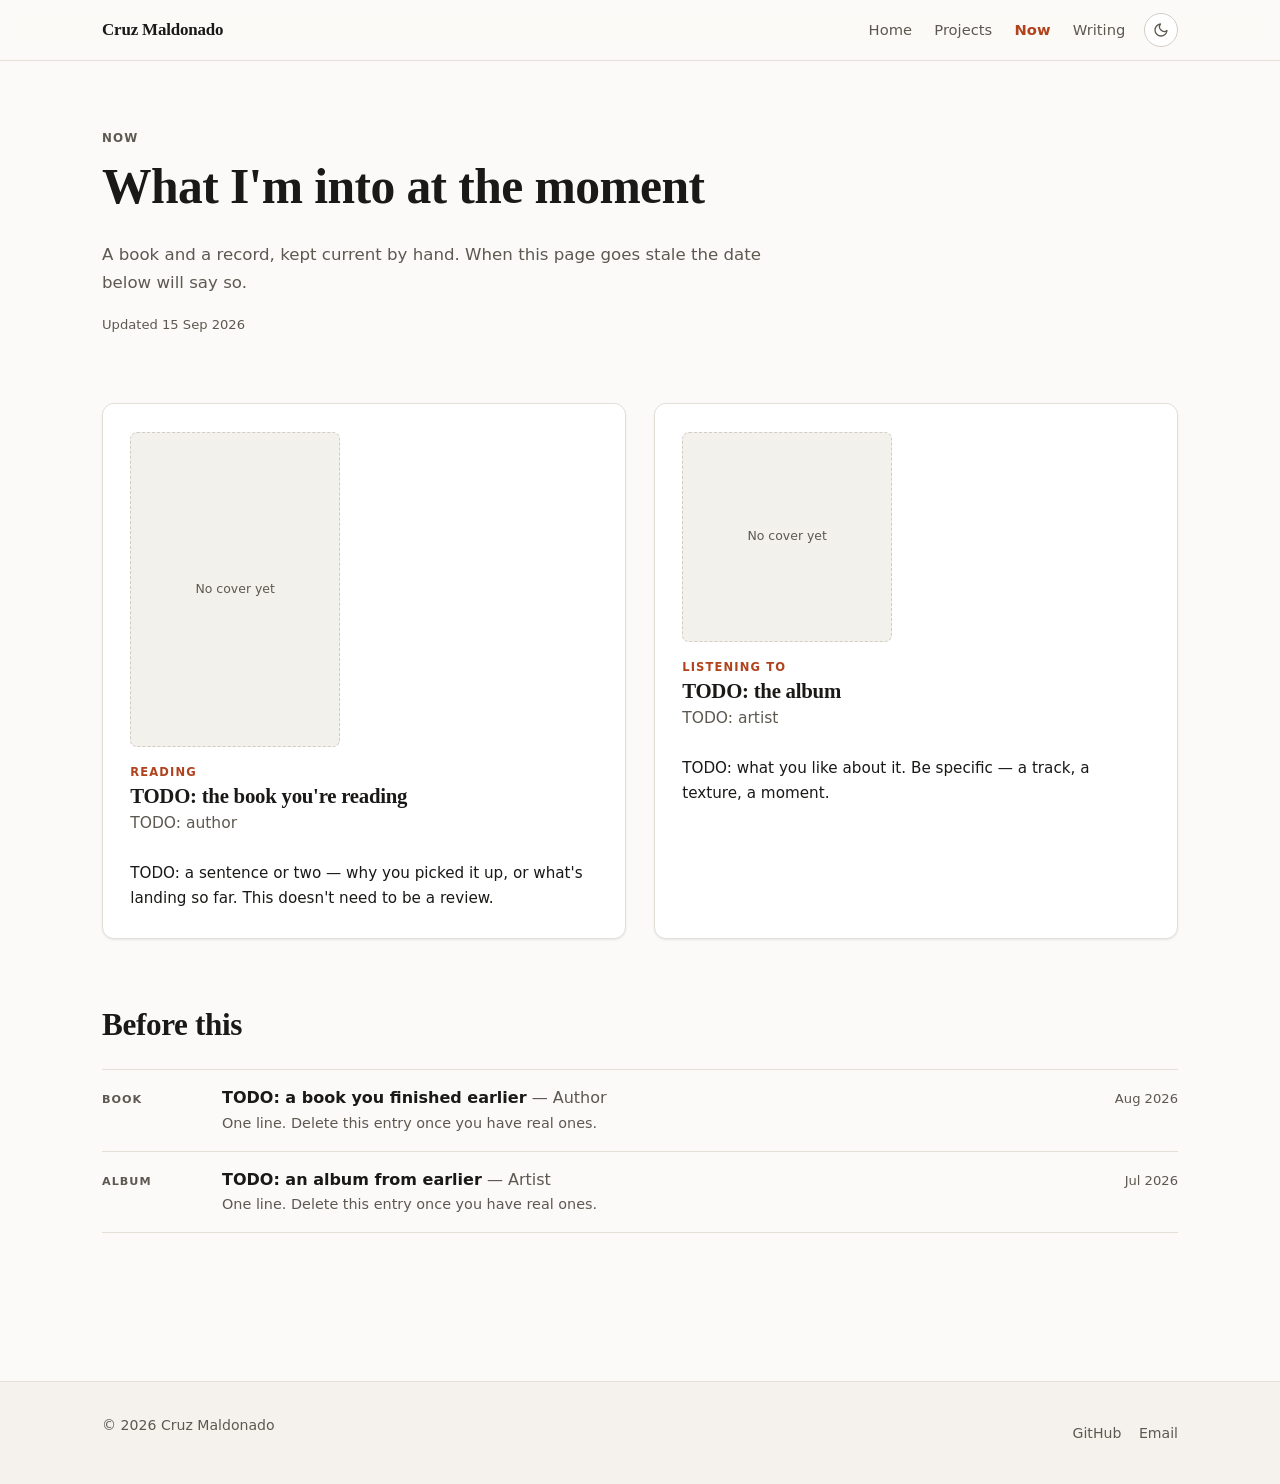
==== now.html @ 704ad720 "Add personal site: projects, now, and writing Static HTML/CSS/vanilla JS with no build step, intende" ====
<!DOCTYPE html>
<html lang="en">
<head>
<meta charset="utf-8">
<meta name="viewport" content="width=device-width, initial-scale=1">
<title>Now — Cruz Maldonado</title>
<meta name="description" content="What I am reading and listening to at the moment, plus the archive.">
<link rel="icon" href="data:image/svg+xml,<svg xmlns='http://www.w3.org/2000/svg' viewBox='0 0 100 100'><text y='.9em' font-size='90'>&#9672;</text></svg>">
<script>
  // Applies a stored theme choice before first paint, so there is no flash.
  try {
    var t = localStorage.getItem('cm-theme');
    if (t) document.documentElement.setAttribute('data-theme', t);
  } catch (e) {}
</script>
<link rel="stylesheet" href="css/style.css">
</head>
<body>

<a class="skip-link" href="#main">Skip to content</a>

<header class="site-header">
  <div class="wrap">
    <a class="brand" href="index.html" data-profile-name>Cruz Maldonado</a>
    <nav class="site-nav" aria-label="Primary">
      <a href="index.html">Home</a>
      <a href="projects.html">Projects</a>
      <a href="now.html">Now</a>
      <a href="writing.html">Writing</a>
      <button class="theme-toggle" type="button" aria-label="Switch theme">
        <svg class="icon-moon" viewBox="0 0 24 24" fill="none" stroke="currentColor" stroke-width="2"
             stroke-linecap="round" stroke-linejoin="round" aria-hidden="true">
          <path d="M21 12.79A9 9 0 1 1 11.21 3 7 7 0 0 0 21 12.79z"></path>
        </svg>
        <svg class="icon-sun" viewBox="0 0 24 24" fill="none" stroke="currentColor" stroke-width="2"
             stroke-linecap="round" stroke-linejoin="round" aria-hidden="true">
          <circle cx="12" cy="12" r="4"></circle>
          <path d="M12 2v2M12 20v2M4.93 4.93l1.41 1.41M17.66 17.66l1.41 1.41M2 12h2M20 12h2M6.34 17.66l-1.41 1.41M19.07 4.93l-1.41 1.41"></path>
        </svg>
      </button>
    </nav>
  </div>
</header>

<main id="main">

  <section class="section">
    <div class="wrap">
      <p class="eyebrow">Now</p>
      <h1>What I'm into at the moment</h1>
      <p class="hero-blurb">A book and a record, kept current by hand. When this page goes
        stale the date below will say so.</p>
      <p class="updated" data-now-updated></p>
    </div>
  </section>

  <section class="section">
    <div class="wrap">
      <h2 class="visually-hidden">Currently reading and listening</h2>
      <div class="now-grid" data-now></div>
    </div>
  </section>

  <section class="section">
    <div class="wrap">
      <div class="section-head">
        <h2>Before this</h2>
      </div>
      <ul class="archive-list" data-archive></ul>
    </div>
  </section>
</main>

<footer class="site-footer">
  <div class="wrap">
    <p>&copy; <span data-year></span> <span data-profile-name>Cruz Maldonado</span></p>
    <ul>
      <li><a data-link="github" rel="noopener">GitHub</a></li>
      <li><a data-link="email">Email</a></li>
      <li><a data-link="linkedin" rel="noopener">LinkedIn</a></li>
    </ul>
  </div>
</footer>

<script src="js/site.js"></script>
<script src="js/render.js"></script>
<script>
Site.page((data) => {
  Render.now(document.querySelector('[data-now]'), data);
  Render.archive(document.querySelector('[data-archive]'), data.archive);
});
</script>
</body>
</html>
---- css/style.css ----
/* =========================================================================
   Personal site — cruzader101.github.io
   Tokens first, then layout, then components. Light and dark are both
   defined on :root so the toggle can win in either direction.
   ========================================================================= */

:root {
  color-scheme: light;

  --bg:          #fbfaf8;
  --bg-tint:     #f5f2ed;
  --surface:     #ffffff;
  --surface-2:   #f3f1ec;
  --text:        #1a1917;
  --text-muted:  #5d5951;
  --border:      #e4e0d8;
  --border-firm: #d2cdc3;
  --accent:      #b0431e;
  --accent-text: #ffffff;
  --accent-soft: #fbeee7;

  --shadow-sm: 0 1px 2px rgb(26 25 23 / 0.05), 0 1px 3px rgb(26 25 23 / 0.04);
  --shadow-md: 0 4px 6px -1px rgb(26 25 23 / 0.07), 0 12px 20px -8px rgb(26 25 23 / 0.10);

  --font-sans: ui-sans-serif, system-ui, -apple-system, "Segoe UI", Roboto,
               "Helvetica Neue", Arial, sans-serif;
  --font-serif: "Iowan Old Style", "Palatino Linotype", Palatino, Georgia,
                ui-serif, serif;
  --font-mono: ui-monospace, "Cascadia Mono", "SF Mono", Menlo, Consolas, monospace;

  --measure: 66ch;
  --page: 1140px;
  --radius: 12px;
  --radius-sm: 7px;
  --pad: clamp(1.15rem, 4vw, 2rem);
}

/* Dark, when the OS asks for it and the reader has not overridden. */
@media (prefers-color-scheme: dark) {
  :root:not([data-theme="light"]) {
    color-scheme: dark;

    --bg:          #121211;
    --bg-tint:     #191917;
    --surface:     #1c1c1a;
    --surface-2:   #242421;
    --text:        #f0ede8;
    --text-muted:  #a9a399;
    --border:      #302f2b;
    --border-firm: #403e39;
    --accent:      #f08a58;
    --accent-text: #1a1209;
    --accent-soft: #2b1d14;

    --shadow-sm: 0 1px 2px rgb(0 0 0 / 0.4);
    --shadow-md: 0 4px 6px -1px rgb(0 0 0 / 0.45), 0 12px 24px -8px rgb(0 0 0 / 0.5);
  }
}

/* Dark, when the reader explicitly chose it, whatever the OS says. */
:root[data-theme="dark"] {
  color-scheme: dark;

  --bg:          #121211;
  --bg-tint:     #191917;
  --surface:     #1c1c1a;
  --surface-2:   #242421;
  --text:        #f0ede8;
  --text-muted:  #a9a399;
  --border:      #302f2b;
  --border-firm: #403e39;
  --accent:      #f08a58;
  --accent-text: #1a1209;
  --accent-soft: #2b1d14;

  --shadow-sm: 0 1px 2px rgb(0 0 0 / 0.4);
  --shadow-md: 0 4px 6px -1px rgb(0 0 0 / 0.45), 0 12px 24px -8px rgb(0 0 0 / 0.5);
}

/* ---------------------------------------------------------------- reset -- */

*, *::before, *::after { box-sizing: border-box; }

html { -webkit-text-size-adjust: 100%; scroll-behavior: smooth; }

body {
  margin: 0;
  background: var(--bg);
  color: var(--text);
  font-family: var(--font-sans);
  font-size: 1rem;
  line-height: 1.65;
  -webkit-font-smoothing: antialiased;
  display: flex;
  flex-direction: column;
  min-height: 100vh;
}

img { max-width: 100%; display: block; }

h1, h2, h3, h4 {
  font-family: var(--font-serif);
  font-weight: 600;
  line-height: 1.18;
  letter-spacing: -0.012em;
  margin: 0 0 0.5em;
  text-wrap: balance;
}

h1 { font-size: clamp(2rem, 5.5vw, 3.1rem); }
h2 { font-size: clamp(1.45rem, 3vw, 1.95rem); }
h3 { font-size: 1.16rem; }

p { margin: 0 0 1.05em; }
p:last-child { margin-bottom: 0; }

a { color: var(--accent); text-decoration-thickness: 1px; text-underline-offset: 2px; }
a:hover { text-decoration-thickness: 2px; }

:focus-visible {
  outline: 2px solid var(--accent);
  outline-offset: 3px;
  border-radius: 3px;
}

code, pre, kbd { font-family: var(--font-mono); font-size: 0.9em; }

/* --------------------------------------------------------------- layout -- */

.wrap {
  width: 100%;
  max-width: var(--page);
  margin-inline: auto;
  padding-inline: var(--pad);
}

main { flex: 1 0 auto; }

.section { padding-block: clamp(2.5rem, 6vw, 4.25rem); }
.section + .section { padding-top: 0; }

.section-head {
  display: flex;
  align-items: baseline;
  justify-content: space-between;
  gap: 1rem;
  flex-wrap: wrap;
  margin-bottom: 1.6rem;
}
.section-head h2 { margin: 0; }

.eyebrow {
  font-family: var(--font-sans);
  font-size: 0.74rem;
  font-weight: 650;
  letter-spacing: 0.1em;
  text-transform: uppercase;
  color: var(--text-muted);
  margin: 0 0 0.6rem;
}

.skip-link {
  position: absolute;
  left: -9999px;
  top: 0;
  background: var(--accent);
  color: var(--accent-text);
  padding: 0.7rem 1.1rem;
  z-index: 100;
  border-radius: 0 0 var(--radius-sm) 0;
  font-weight: 600;
}
.skip-link:focus { left: 0; }

/* --------------------------------------------------------------- header -- */

.site-header {
  position: sticky;
  top: 0;
  z-index: 50;
  background: color-mix(in srgb, var(--bg) 88%, transparent);
  backdrop-filter: saturate(1.6) blur(9px);
  border-bottom: 1px solid var(--border);
}

.site-header .wrap {
  display: flex;
  align-items: center;
  gap: 1rem;
  min-height: 60px;
}

.brand {
  font-family: var(--font-serif);
  font-size: 1.06rem;
  font-weight: 600;
  color: var(--text);
  text-decoration: none;
  letter-spacing: -0.01em;
  white-space: nowrap;
}
.brand:hover { color: var(--accent); }

.site-nav {
  margin-left: auto;
  display: flex;
  align-items: center;
  gap: 0.15rem;
  flex-wrap: wrap;
}

.site-nav a {
  color: var(--text-muted);
  text-decoration: none;
  font-size: 0.92rem;
  font-weight: 500;
  padding: 0.4rem 0.62rem;
  border-radius: var(--radius-sm);
  white-space: nowrap;
}
.site-nav a:hover { color: var(--text); background: var(--surface-2); }
.site-nav a[aria-current="page"] { color: var(--accent); font-weight: 650; }

.theme-toggle {
  margin-left: 0.4rem;
  display: grid;
  place-items: center;
  width: 34px;
  height: 34px;
  padding: 0;
  border: 1px solid var(--border-firm);
  border-radius: 50%;
  background: var(--surface);
  color: var(--text-muted);
  cursor: pointer;
  flex: none;
}
.theme-toggle:hover { color: var(--accent); border-color: var(--accent); }
.theme-toggle svg { width: 16px; height: 16px; }
.theme-toggle .icon-sun { display: none; }
:root[data-theme="dark"] .theme-toggle .icon-sun { display: block; }
:root[data-theme="dark"] .theme-toggle .icon-moon { display: none; }
@media (prefers-color-scheme: dark) {
  :root:not([data-theme="light"]) .theme-toggle .icon-sun { display: block; }
  :root:not([data-theme="light"]) .theme-toggle .icon-moon { display: none; }
}

/* Below this width the four nav items plus the brand cannot share a line, so
   give the nav a row of its own instead of letting it wrap raggedly. */
@media (max-width: 560px) {
  .site-header .wrap {
    flex-wrap: wrap;
    min-height: 0;
    padding-block: 0.55rem;
    gap: 0.3rem;
  }
  .brand { flex: 1 0 100%; }
  .site-nav { margin-left: -0.5rem; width: 100%; flex-wrap: nowrap; }
  .site-nav a { padding: 0.35rem 0.5rem; font-size: 0.88rem; }
  .theme-toggle { margin-left: auto; }
}

/* ----------------------------------------------------------------- hero -- */

.hero { padding-block: clamp(2.75rem, 8vw, 5.25rem) clamp(2rem, 5vw, 3rem); }

.hero-inner {
  display: grid;
  gap: clamp(1.5rem, 4vw, 3rem);
  grid-template-columns: minmax(0, 1fr);
  align-items: start;
}

@media (min-width: 820px) {
  .hero-inner { grid-template-columns: minmax(0, 1.55fr) minmax(0, 1fr); }
}

.hero h1 { margin-bottom: 0.35em; }

.hero-tagline {
  font-size: clamp(1.06rem, 2.2vw, 1.28rem);
  color: var(--accent);
  font-weight: 500;
  margin-bottom: 1.1em;
}

.hero-blurb {
  max-width: var(--measure);
  color: var(--text-muted);
  font-size: 1.04rem;
}

.hero-links {
  display: flex;
  flex-wrap: wrap;
  gap: 0.6rem;
  margin-top: 1.5rem;
  padding: 0;
  list-style: none;
}

.btn {
  display: inline-flex;
  align-items: center;
  gap: 0.45rem;
  padding: 0.5rem 0.95rem;
  border: 1px solid var(--border-firm);
  border-radius: 999px;
  background: var(--surface);
  color: var(--text);
  text-decoration: none;
  font-size: 0.9rem;
  font-weight: 550;
  box-shadow: var(--shadow-sm);
}
.btn:hover { border-color: var(--accent); color: var(--accent); }
.btn-primary {
  background: var(--accent);
  border-color: var(--accent);
  color: var(--accent-text);
}
.btn-primary:hover {
  color: var(--accent-text);
  filter: brightness(1.08);
}

/* The small "now" panel beside the hero on the home page. */
.now-peek {
  background: var(--surface);
  border: 1px solid var(--border);
  border-radius: var(--radius);
  padding: 1.15rem 1.25rem;
  box-shadow: var(--shadow-sm);
}
.now-peek h2 {
  font-size: 0.74rem;
  font-family: var(--font-sans);
  letter-spacing: 0.1em;
  text-transform: uppercase;
  color: var(--text-muted);
  margin-bottom: 0.9rem;
}
.now-peek ul { list-style: none; margin: 0; padding: 0; display: grid; gap: 0.85rem; }
.now-peek li { display: flex; gap: 0.7rem; align-items: baseline; }
.now-peek .kind {
  font-size: 0.68rem;
  letter-spacing: 0.09em;
  text-transform: uppercase;
  color: var(--text-muted);
  flex: none;
  width: 3.1rem;
  padding-top: 0.15rem;
}
.now-peek .what { font-weight: 600; display: block; line-height: 1.35; }
.now-peek .who { color: var(--text-muted); font-size: 0.88rem; }
.now-peek .more { margin-top: 1.1rem; font-size: 0.87rem; display: inline-block; }

/* ---------------------------------------------------------------- cards -- */

.cards {
  display: grid;
  grid-template-columns: repeat(auto-fill, minmax(min(100%, 285px), 1fr));
  gap: clamp(1rem, 2.4vw, 1.5rem);
  list-style: none;
  margin: 0;
  padding: 0;
}

.card {
  display: flex;
  flex-direction: column;
  background: var(--surface);
  border: 1px solid var(--border);
  border-radius: var(--radius);
  overflow: hidden;
  box-shadow: var(--shadow-sm);
  transition: transform 160ms ease, box-shadow 160ms ease, border-color 160ms ease;
}
.card:hover {
  transform: translateY(-3px);
  box-shadow: var(--shadow-md);
  border-color: var(--border-firm);
}
.card:focus-within {
  border-color: var(--accent);
  box-shadow: var(--shadow-md);
}

.card-media {
  aspect-ratio: 16 / 9;
  background: var(--surface-2);
  border-bottom: 1px solid var(--border);
  overflow: hidden;
}
.card-media img {
  width: 100%;
  height: 100%;
  object-fit: cover;
  object-position: center top;
}

/* Charts and figures must not be cropped — set "imageFit": "contain" on the
   project and the whole image is shown, letterboxed against the card. */
.card-media.fit-contain { background: var(--surface-2); }
.card-media.fit-contain img {
  object-fit: contain;
  object-position: center;
  padding: 0.5rem;
}

/* Stand-in for a project that has no screenshot yet. Hue comes from the slug. */
.card-media.is-placeholder {
  display: grid;
  place-items: center;
  background-image: linear-gradient(135deg,
    hsl(var(--ph-h) 42% 62%), hsl(calc(var(--ph-h) + 42) 46% 44%));
}
.card-media.is-placeholder::after {
  content: attr(data-monogram);
  font-family: var(--font-serif);
  font-size: clamp(2.2rem, 7vw, 3rem);
  font-weight: 600;
  color: rgb(255 255 255 / 0.92);
  letter-spacing: 0.02em;
  text-shadow: 0 2px 10px rgb(0 0 0 / 0.22);
}

.card-body {
  display: flex;
  flex-direction: column;
  flex: 1;
  padding: 1.05rem 1.15rem 1.15rem;
  gap: 0.6rem;
}

.card-title { margin: 0; font-size: 1.14rem; }
.card-title a { color: inherit; text-decoration: none; }
.card-title a:hover { color: var(--accent); }

.card-blurb {
  margin: 0;
  color: var(--text-muted);
  font-size: 0.93rem;
  line-height: 1.55;
}

.card-desc {
  margin: 0;
  font-size: 0.93rem;
  line-height: 1.62;
  color: var(--text-muted);
}

.card-meta {
  display: flex;
  align-items: center;
  gap: 0.55rem;
  flex-wrap: wrap;
  font-size: 0.76rem;
  color: var(--text-muted);
  letter-spacing: 0.02em;
}
.card-meta .dot { opacity: 0.5; }

.tags { display: flex; flex-wrap: wrap; gap: 0.35rem; list-style: none; margin: 0; padding: 0; }
.tag {
  font-size: 0.72rem;
  font-weight: 600;
  letter-spacing: 0.025em;
  padding: 0.18rem 0.5rem;
  border-radius: 999px;
  background: var(--surface-2);
  color: var(--text-muted);
  border: 1px solid var(--border);
  white-space: nowrap;
}

.card-links {
  display: flex;
  gap: 0.9rem;
  flex-wrap: wrap;
  margin-top: auto;
  padding: 0.45rem 0 0;
  list-style: none;
}
.card-links a { font-size: 0.87rem; font-weight: 600; text-decoration: none; }
.card-links a:hover { text-decoration: underline; }
.card-links a::after { content: " \2197"; font-weight: 400; }

/* Wider, side-by-side cards on the projects page. */
.cards.cards-wide { grid-template-columns: minmax(0, 1fr); gap: 1.4rem; }
@media (min-width: 760px) {
  .cards.cards-wide .card { flex-direction: row; }
  /* A centered tile rather than a full-height column: these cards are as tall as
     their description, which would otherwise strand the image in dead space. */
  .cards.cards-wide .card-media {
    flex: 0 0 34%;
    align-self: center;
    margin: 1.25rem;
    border: 1px solid var(--border);
    border-radius: var(--radius-sm);
  }
  .cards.cards-wide .card-body { padding: 1.4rem 1.5rem 1.4rem 0.25rem; }
}

/* -------------------------------------------------------------- filters -- */

.filters {
  display: flex;
  flex-wrap: wrap;
  gap: 0.4rem;
  margin-bottom: 1.6rem;
  padding: 0;
  list-style: none;
}
.filter-btn {
  font: inherit;
  font-size: 0.83rem;
  font-weight: 550;
  padding: 0.32rem 0.75rem;
  border-radius: 999px;
  border: 1px solid var(--border-firm);
  background: var(--surface);
  color: var(--text-muted);
  cursor: pointer;
}
.filter-btn:hover { color: var(--text); border-color: var(--text-muted); }
.filter-btn[aria-pressed="true"] {
  background: var(--accent);
  border-color: var(--accent);
  color: var(--accent-text);
}

/* ------------------------------------------------------------------ now -- */

.now-grid {
  display: grid;
  gap: clamp(1.1rem, 3vw, 1.75rem);
  grid-template-columns: minmax(0, 1fr);
}
@media (min-width: 720px) { .now-grid { grid-template-columns: repeat(2, minmax(0, 1fr)); } }

.now-card {
  background: var(--surface);
  border: 1px solid var(--border);
  border-radius: var(--radius);
  padding: clamp(1.15rem, 3vw, 1.7rem);
  box-shadow: var(--shadow-sm);
  display: flex;
  flex-direction: column;
  gap: 1rem;
}

.now-cover {
  width: 100%;
  max-width: 210px;
  border-radius: var(--radius-sm);
  box-shadow: var(--shadow-md);
  background: var(--surface-2);
}
.now-card.is-album .now-cover { aspect-ratio: 1; object-fit: cover; }
.now-card.is-book .now-cover { aspect-ratio: 2 / 3; object-fit: cover; }

.now-cover.is-blank {
  display: grid;
  place-items: center;
  border: 1px dashed var(--border-firm);
  box-shadow: none;
  color: var(--text-muted);
  font-size: 0.78rem;
  text-align: center;
  padding: 1rem;
  min-height: 150px;
}

.now-kind {
  font-size: 0.72rem;
  font-weight: 650;
  letter-spacing: 0.1em;
  text-transform: uppercase;
  color: var(--accent);
  margin: 0;
}
.now-title { margin: 0.15rem 0; font-size: 1.3rem; }
.now-creator { margin: 0; color: var(--text-muted); font-size: 0.97rem; }
.now-note {
  margin: 0.55rem 0 0;
  font-size: 0.95rem;
  line-height: 1.62;
  max-width: var(--measure);
}

.updated { font-size: 0.82rem; color: var(--text-muted); margin: 0; }

/* -------------------------------------------------------------- archive -- */

.archive-list { list-style: none; margin: 0; padding: 0; border-top: 1px solid var(--border); }
.archive-list li {
  display: grid;
  gap: 0.15rem 1rem;
  grid-template-columns: minmax(0, 1fr);
  padding: 0.95rem 0;
  border-bottom: 1px solid var(--border);
}
@media (min-width: 680px) {
  .archive-list li {
    grid-template-columns: 6.5rem minmax(0, 1fr) 6rem;
    align-items: baseline;
  }
}
.archive-kind {
  font-size: 0.7rem;
  font-weight: 650;
  letter-spacing: 0.09em;
  text-transform: uppercase;
  color: var(--text-muted);
}
.archive-what { font-weight: 600; }
.archive-who { color: var(--text-muted); font-weight: 400; }
.archive-note { color: var(--text-muted); font-size: 0.9rem; display: block; }
.archive-when {
  font-size: 0.82rem;
  color: var(--text-muted);
  font-variant-numeric: tabular-nums;
}
@media (min-width: 680px) { .archive-when { text-align: right; } }

/* -------------------------------------------------------------- writing -- */

.post-list { list-style: none; margin: 0; padding: 0; }
.post-item { padding: 1.15rem 0; border-bottom: 1px solid var(--border); }
.post-item:first-child { border-top: 1px solid var(--border); }
.post-item h3 { margin: 0 0 0.3rem; font-size: 1.2rem; }
.post-item h3 a { color: inherit; text-decoration: none; }
.post-item h3 a:hover { color: var(--accent); }
.post-date {
  font-size: 0.79rem;
  color: var(--text-muted);
  letter-spacing: 0.03em;
  font-variant-numeric: tabular-nums;
}
.post-summary { margin: 0.35rem 0 0; color: var(--text-muted); font-size: 0.95rem; }

/* Long-form body copy. */
.prose { max-width: var(--measure); font-size: 1.03rem; }
.prose h2 { margin-top: 1.9em; }
.prose h3 { margin-top: 1.6em; }
.prose img { border-radius: var(--radius-sm); margin-block: 1.5em; border: 1px solid var(--border); }
.prose ul, .prose ol { padding-left: 1.3em; margin: 0 0 1.1em; }
.prose li { margin-bottom: 0.35em; }
.prose blockquote {
  margin: 1.4em 0;
  padding: 0.2em 0 0.2em 1.1em;
  border-left: 3px solid var(--accent);
  color: var(--text-muted);
  font-style: italic;
}
.prose :not(pre) > code {
  background: var(--surface-2);
  border: 1px solid var(--border);
  border-radius: 4px;
  padding: 0.1em 0.36em;
}
.prose pre {
  background: var(--surface-2);
  border: 1px solid var(--border);
  border-radius: var(--radius-sm);
  padding: 1rem 1.1rem;
  overflow-x: auto;
  line-height: 1.55;
}
.prose hr { border: 0; border-top: 1px solid var(--border); margin: 2.2em 0; }

.post-header { margin-bottom: 2rem; }
.post-header h1 { margin-bottom: 0.25em; }
.back-link {
  font-size: 0.87rem;
  font-weight: 600;
  text-decoration: none;
  display: inline-block;
  margin-bottom: 1.4rem;
}
.back-link::before { content: "\2190  "; }
.back-link:hover { text-decoration: underline; }

/* --------------------------------------------------------------- footer -- */

.site-footer {
  margin-top: clamp(3rem, 8vw, 5rem);
  border-top: 1px solid var(--border);
  background: var(--bg-tint);
  padding-block: 2rem;
  font-size: 0.88rem;
  color: var(--text-muted);
}
.site-footer .wrap {
  display: flex;
  justify-content: space-between;
  align-items: center;
  gap: 1rem;
  flex-wrap: wrap;
}
.site-footer ul {
  display: flex;
  gap: 1.1rem;
  list-style: none;
  margin: 0;
  padding: 0;
  flex-wrap: wrap;
}
.site-footer a { color: var(--text-muted); text-decoration: none; }
.site-footer a:hover { color: var(--accent); text-decoration: underline; }

/* -------------------------------------------------------------- utility -- */

.note {
  background: var(--accent-soft);
  border: 1px solid color-mix(in srgb, var(--accent) 28%, transparent);
  border-radius: var(--radius-sm);
  padding: 0.8rem 1rem;
  font-size: 0.9rem;
  color: var(--text);
}

.empty { color: var(--text-muted); font-size: 0.95rem; padding: 1.5rem 0; }

.visually-hidden {
  position: absolute;
  width: 1px;
  height: 1px;
  margin: -1px;
  padding: 0;
  overflow: hidden;
  clip: rect(0 0 0 0);
  white-space: nowrap;
  border: 0;
}

@media (prefers-reduced-motion: reduce) {
  html { scroll-behavior: auto; }
  *, *::before, *::after {
    animation-duration: 0.01ms !important;
    animation-iteration-count: 1 !important;
    transition-duration: 0.01ms !important;
  }
  .card:hover { transform: none; }
}
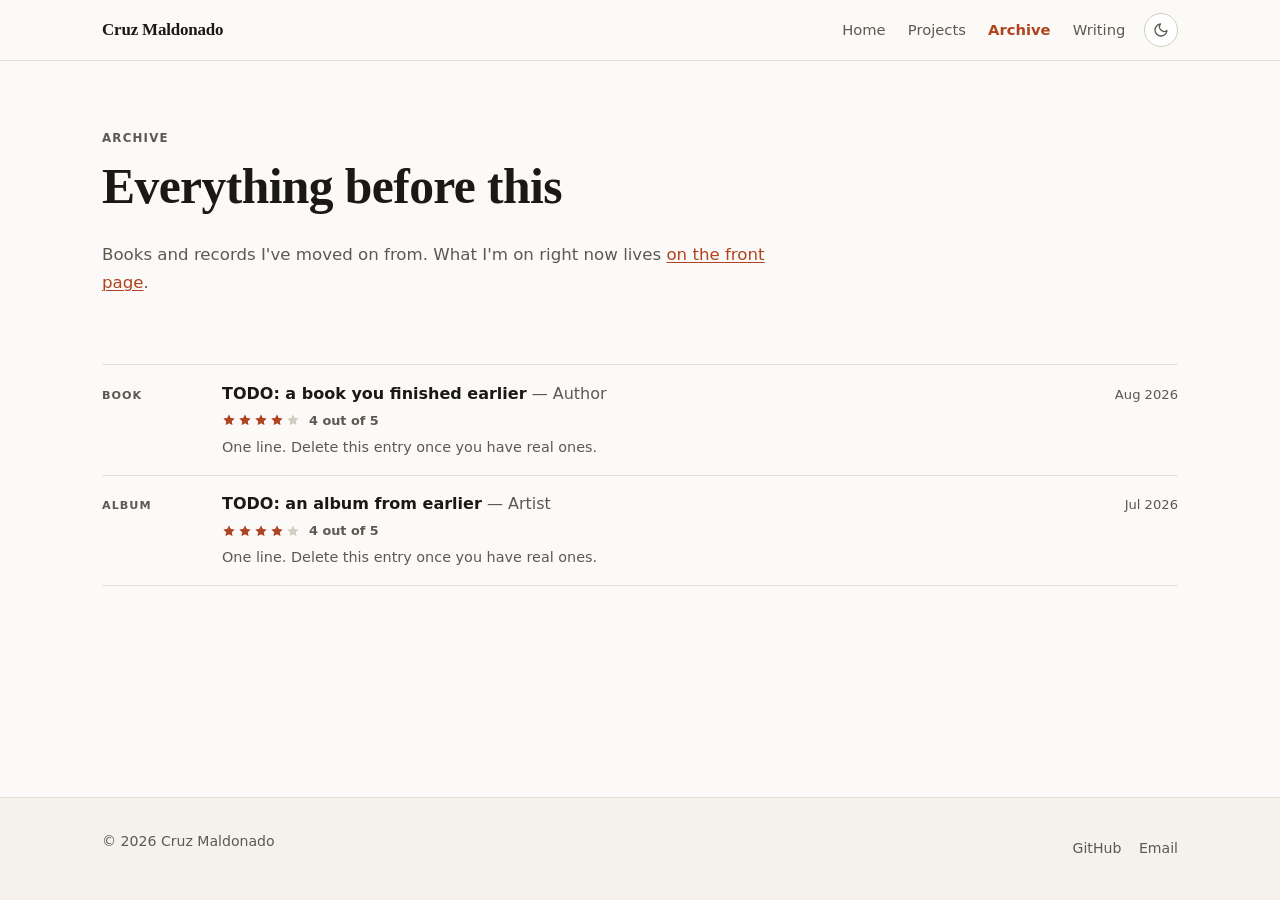
==== commit 3619b462: "Home page scrolls through the book and album, tinted by their covers The front page now runs intro -" ====
--- a/now.html
+++ b/now.html
@@ -3,8 +3,8 @@
 <head>
 <meta charset="utf-8">
 <meta name="viewport" content="width=device-width, initial-scale=1">
-<title>Now — Cruz Maldonado</title>
-<meta name="description" content="What I am reading and listening to at the moment, plus the archive.">
+<title>Archive — Cruz Maldonado</title>
+<meta name="description" content="Books and albums I have finished with, kept as a running list.">
 <link rel="icon" href="data:image/svg+xml,<svg xmlns='http://www.w3.org/2000/svg' viewBox='0 0 100 100'><text y='.9em' font-size='90'>&#9672;</text></svg>">
 <script>
   // Applies a stored theme choice before first paint, so there is no flash.
@@ -25,7 +25,7 @@
     <nav class="site-nav" aria-label="Primary">
       <a href="index.html">Home</a>
       <a href="projects.html">Projects</a>
-      <a href="now.html">Now</a>
+      <a href="now.html">Archive</a>
       <a href="writing.html">Writing</a>
       <button class="theme-toggle" type="button" aria-label="Switch theme">
         <svg class="icon-moon" viewBox="0 0 24 24" fill="none" stroke="currentColor" stroke-width="2"
@@ -46,29 +46,20 @@
 
   <section class="section">
     <div class="wrap">
-      <p class="eyebrow">Now</p>
-      <h1>What I'm into at the moment</h1>
-      <p class="hero-blurb">A book and a record, kept current by hand. When this page goes
-        stale the date below will say so.</p>
-      <p class="updated" data-now-updated></p>
+      <p class="eyebrow">Archive</p>
+      <h1>Everything before this</h1>
+      <p class="hero-blurb">Books and records I've moved on from. What I'm on right now
+        lives <a href="index.html#main">on the front page</a>.</p>
     </div>
   </section>
 
   <section class="section">
     <div class="wrap">
-      <h2 class="visually-hidden">Currently reading and listening</h2>
-      <div class="now-grid" data-now></div>
+      <h2 class="visually-hidden">Past books and albums</h2>
+      <ul class="archive-list" data-archive></ul>
     </div>
   </section>
 
-  <section class="section">
-    <div class="wrap">
-      <div class="section-head">
-        <h2>Before this</h2>
-      </div>
-      <ul class="archive-list" data-archive></ul>
-    </div>
-  </section>
 </main>
 
 <footer class="site-footer">
@@ -86,7 +77,6 @@
 <script src="js/render.js"></script>
 <script>
 Site.page((data) => {
-  Render.now(document.querySelector('[data-now]'), data);
   Render.archive(document.querySelector('[data-archive]'), data.archive);
 });
 </script>
--- a/css/style.css
+++ b/css/style.css
@@ -7,9 +7,11 @@
 :root {
   color-scheme: light;
 
-  --bg:          #fbfaf8;
+  --bg-base:          #fbfaf8;
+  --bg:          var(--bg-base);
   --bg-tint:     #f5f2ed;
-  --surface:     #ffffff;
+  --surface-base:     #ffffff;
+  --surface:     var(--surface-base);
   --surface-2:   #f3f1ec;
   --text:        #1a1917;
   --text-muted:  #5d5951;
@@ -40,9 +42,11 @@
   :root:not([data-theme="light"]) {
     color-scheme: dark;
 
-    --bg:          #121211;
+    --bg-base:          #121211;
+    --bg:          var(--bg-base);
     --bg-tint:     #191917;
-    --surface:     #1c1c1a;
+    --surface-base:     #1c1c1a;
+    --surface:     var(--surface-base);
     --surface-2:   #242421;
     --text:        #f0ede8;
     --text-muted:  #a9a399;
@@ -61,9 +65,11 @@
 :root[data-theme="dark"] {
   color-scheme: dark;
 
-  --bg:          #121211;
+  --bg-base:          #121211;
+  --bg:          var(--bg-base);
   --bg-tint:     #191917;
-  --surface:     #1c1c1a;
+  --surface-base:     #1c1c1a;
+  --surface:     var(--surface-base);
   --surface-2:   #242421;
   --text:        #f0ede8;
   --text-muted:  #a9a399;
@@ -94,6 +100,9 @@
   display: flex;
   flex-direction: column;
   min-height: 100vh;
+  /* Short on purpose: the scroll tint is already continuous, so this only has
+     to take the edge off a theme switch. */
+  transition: background-color 150ms linear;
 }
 
 img { max-width: 100%; display: block; }
@@ -711,6 +720,268 @@
 .site-footer a { color: var(--text-muted); text-decoration: none; }
 .site-footer a:hover { color: var(--accent); text-decoration: underline; }
 
+/* Quiet hand-off from the intro into the book and album blocks below. */
+.scroll-cue {
+  margin: clamp(2.5rem, 7vw, 4.5rem) 0 0;
+  font-size: 0.73rem;
+  font-weight: 650;
+  letter-spacing: 0.11em;
+  text-transform: uppercase;
+  color: var(--text-muted);
+  display: flex;
+  align-items: center;
+  gap: 0.7rem;
+}
+.scroll-cue::after {
+  content: "";
+  flex: 1;
+  height: 1px;
+  background: linear-gradient(to right, var(--border-firm), transparent);
+}
+
+.updated-standalone {
+  max-width: var(--page);
+  margin-inline: auto;
+  padding-inline: var(--pad);
+  padding-bottom: 0.5rem;
+}
+
+.archive-rating {
+  display: block;
+  margin-top: 0.15rem;
+}
+.archive-rating .star { width: 14px; height: 14px; }
+.archive-rating .star svg { width: 14px; height: 14px; }
+.archive-rating .rating-value { font-size: 0.8rem; }
+
+/* ------------------------------------------------------------- showcase -- */
+
+/* The book and album blocks on the home page. Each one is a section the
+   ambient tint reads a colour from, so they get generous vertical room —
+   the colour needs space to arrive before the next one takes over. */
+
+.showcase {
+  padding-block: clamp(3.25rem, 9vw, 6.5rem);
+}
+
+.showcase-inner {
+  display: grid;
+  gap: clamp(1.75rem, 5vw, 3.75rem);
+  grid-template-columns: minmax(0, 1fr);
+  align-items: center;
+}
+
+@media (min-width: 880px) {
+  .showcase-inner {
+    grid-template-columns: minmax(0, 0.95fr) minmax(0, 1fr);
+  }
+  /* The album block mirrors the book block, so the two do not read as a list. */
+  .showcase.is-mirrored .showcase-media { order: 2; }
+}
+
+.showcase-media {
+  display: flex;
+  justify-content: center;
+}
+
+.showcase-kind {
+  font-size: 0.73rem;
+  font-weight: 650;
+  letter-spacing: 0.11em;
+  text-transform: uppercase;
+  color: var(--accent);
+  margin: 0 0 0.55rem;
+}
+
+.showcase-title {
+  font-size: clamp(1.7rem, 4vw, 2.5rem);
+  margin: 0 0 0.2em;
+}
+.showcase-title a { color: inherit; text-decoration: none; }
+.showcase-title a:hover { color: var(--accent); }
+
+.showcase-creator {
+  margin: 0;
+  font-size: 1.05rem;
+  color: var(--text-muted);
+}
+
+.showcase-note {
+  margin: 1.15rem 0 0;
+  max-width: 46ch;
+  font-size: 1.02rem;
+  line-height: 1.68;
+}
+
+.showcase-rating { margin-top: 1.1rem; }
+
+/* Plain book cover, for the reading block. */
+.book-cover {
+  width: clamp(190px, 38vw, 310px);
+  aspect-ratio: 2 / 3;
+  object-fit: cover;
+  border-radius: 4px 7px 7px 4px;
+  /* A hint of a spine, so it reads as a book rather than a poster. */
+  box-shadow:
+    inset 9px 0 12px -10px rgb(0 0 0 / 0.55),
+    0 18px 38px -14px rgb(0 0 0 / 0.42);
+  background: var(--surface-2);
+}
+
+.cover-blank {
+  display: grid;
+  place-items: center;
+  border: 1px dashed var(--border-firm);
+  box-shadow: none;
+  color: var(--text-muted);
+  font-size: 0.8rem;
+  text-align: center;
+  padding: 1rem;
+}
+
+/* --------------------------------------------------------------- stars -- */
+
+.stars {
+  display: inline-flex;
+  align-items: center;
+  gap: 0.55rem;
+}
+
+.stars-icons {
+  display: inline-flex;
+  gap: 0.13rem;
+  color: var(--accent);
+}
+
+.star {
+  position: relative;
+  display: inline-block;
+  width: 21px;
+  height: 21px;
+  flex: none;
+  color: var(--border-firm);
+}
+.star svg { width: 21px; height: 21px; display: block; }
+
+/* The filled layer is clipped by width, which gives any fraction, not just halves. */
+.star-fill {
+  position: absolute;
+  inset: 0;
+  overflow: hidden;
+  color: var(--accent);
+}
+
+.rating-value {
+  font-size: 0.95rem;
+  font-weight: 650;
+  color: var(--text-muted);
+  font-variant-numeric: tabular-nums;
+}
+
+/* --------------------------------------------------------------- vinyl -- */
+
+/* Sleeve with the record sliding out to the right and turning. The slide and
+   the spin live on different elements because they are both transforms. */
+
+.vinyl {
+  --sleeve: clamp(175px, 33vw, 290px);
+  position: relative;
+  width: calc(var(--sleeve) * 1.72);
+  height: var(--sleeve);
+  flex: none;
+}
+
+.vinyl-sleeve {
+  position: absolute;
+  inset: 0 auto 0 0;
+  width: var(--sleeve);
+  height: var(--sleeve);
+  object-fit: cover;
+  border-radius: 3px;
+  z-index: 2;
+  box-shadow:
+    inset 8px 0 14px -11px rgb(0 0 0 / 0.5),
+    0 16px 34px -14px rgb(0 0 0 / 0.45);
+  background: var(--surface-2);
+}
+
+.vinyl-disc-wrap {
+  position: absolute;
+  top: 2%;
+  left: 0;
+  width: calc(var(--sleeve) * 0.96);
+  height: calc(var(--sleeve) * 0.96);
+  z-index: 1;
+  transform: translateX(calc(var(--sleeve) * 0.05));
+  transition: transform 1000ms cubic-bezier(0.22, 0.61, 0.36, 1);
+}
+.vinyl.is-out .vinyl-disc-wrap { transform: translateX(calc(var(--sleeve) * 0.70)); }
+
+.vinyl-disc {
+  position: relative;
+  width: 100%;
+  height: 100%;
+  border-radius: 50%;
+  display: grid;
+  place-items: center;
+  background:
+    /* a soft sheen sweeping across the disc */
+    conic-gradient(from 210deg at 50% 50%,
+      rgb(255 255 255 / 0.10) 0deg, transparent 38deg,
+      transparent 150deg, rgb(255 255 255 / 0.07) 190deg,
+      transparent 240deg, transparent 360deg),
+    /* grooves */
+    repeating-radial-gradient(circle at 50% 50%,
+      rgb(255 255 255 / 0.055) 0 1px, transparent 1px 4px),
+    radial-gradient(circle at 50% 50%, #232326 0 30%, #121214 30.5% 100%);
+  box-shadow: 0 14px 30px -12px rgb(0 0 0 / 0.55);
+  animation: vinyl-spin 3.6s linear infinite;
+  animation-play-state: paused;
+}
+.vinyl.is-out .vinyl-disc { animation-play-state: running; }
+
+/* The cover art doubles as the centre label. */
+.vinyl-label {
+  width: 33%;
+  height: 33%;
+  border-radius: 50%;
+  object-fit: cover;
+}
+
+.vinyl-label-blank {
+  width: 33%;
+  height: 33%;
+  border-radius: 50%;
+  background: linear-gradient(135deg, #b0431e, #6a2a13);
+}
+
+/* Spindle hole, punched through the label. Positioned explicitly rather than
+   left to the grid — an absolutely positioned pseudo-element takes its static
+   position from the grid area, which does not land on the centre. */
+.vinyl-disc::after {
+  content: "";
+  position: absolute;
+  left: 50%;
+  top: 50%;
+  transform: translate(-50%, -50%);
+  width: 4.6%;
+  aspect-ratio: 1;
+  border-radius: 50%;
+  background: var(--bg);
+  box-shadow: inset 0 0 0 1px rgb(0 0 0 / 0.5);
+}
+
+@keyframes vinyl-spin {
+  to { transform: rotate(360deg); }
+}
+
+/* The slid-out record is 1.72x the sleeve, so the sleeve has to shrink well
+   below half the viewport to keep the whole composition inside the padding. */
+@media (max-width: 560px) {
+  .vinyl { --sleeve: min(49vw, 205px); }
+}
+
+
 /* -------------------------------------------------------------- utility -- */
 
 .note {
@@ -744,4 +1015,10 @@
     transition-duration: 0.01ms !important;
   }
   .card:hover { transform: none; }
-}
+
+  /* The record stays slid out so the composition still reads, but it stops
+     turning and stops sliding. The scroll tint disables itself in JS. */
+  .vinyl-disc { animation: none !important; }
+  .vinyl-disc-wrap { transition: none !important; }
+  body { transition: none; }
+}
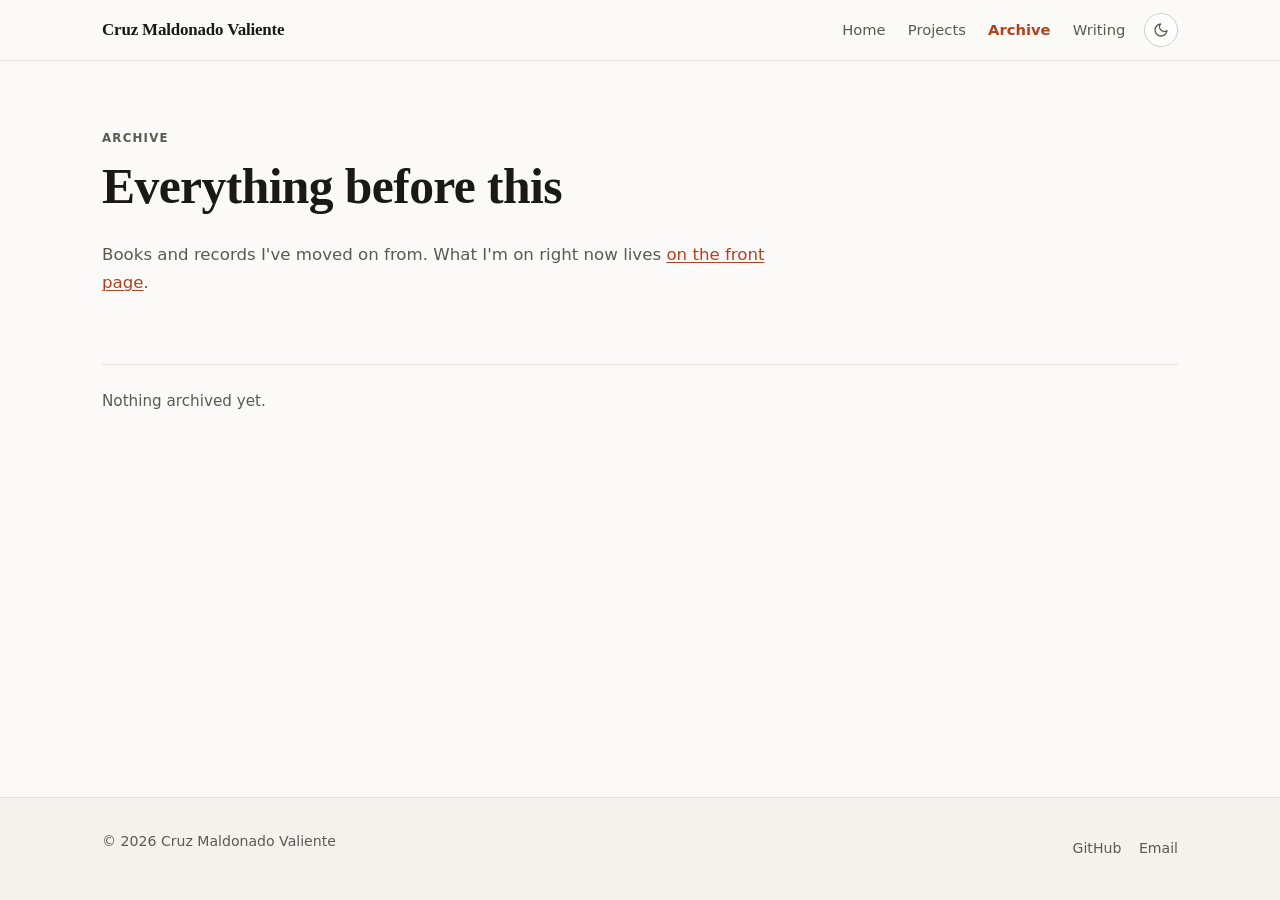
==== commit 7a00b112: "Fix site.json syntax, clear placeholder content The blurb string in data/site.json spanned raw newli" ====
--- a/now.html
+++ b/now.html
@@ -13,7 +13,7 @@
     if (t) document.documentElement.setAttribute('data-theme', t);
   } catch (e) {}
 </script>
-<link rel="stylesheet" href="css/style.css">
+<link rel="stylesheet" href="css/style.css?v=2">
 </head>
 <body>
 
@@ -73,8 +73,8 @@
   </div>
 </footer>
 
-<script src="js/site.js"></script>
-<script src="js/render.js"></script>
+<script src="js/site.js?v=2"></script>
+<script src="js/render.js?v=2"></script>
 <script>
 Site.page((data) => {
   Render.archive(document.querySelector('[data-archive]'), data.archive);
--- a/css/style.css
+++ b/css/style.css
@@ -4,25 +4,37 @@
    defined on :root so the toggle can win in either direction.
    ========================================================================= */
 
+/* The page is black by default. Light is available through the toggle, and is
+   also what an OS that asks for light gets — but the design is drawn for the
+   dark palette, and that is what :root carries. */
+
 :root {
-  color-scheme: light;
-
-  --bg-base:          #fbfaf8;
+  color-scheme: dark;
+
+  --bg-base:     #08080a;
   --bg:          var(--bg-base);
-  --bg-tint:     #f5f2ed;
-  --surface-base:     #ffffff;
+  --bg-tint:     #0c0c0f;
+  --surface-base:#101014;
   --surface:     var(--surface-base);
-  --surface-2:   #f3f1ec;
-  --text:        #1a1917;
-  --text-muted:  #5d5951;
-  --border:      #e4e0d8;
-  --border-firm: #d2cdc3;
-  --accent:      #b0431e;
-  --accent-text: #ffffff;
-  --accent-soft: #fbeee7;
-
-  --shadow-sm: 0 1px 2px rgb(26 25 23 / 0.05), 0 1px 3px rgb(26 25 23 / 0.04);
-  --shadow-md: 0 4px 6px -1px rgb(26 25 23 / 0.07), 0 12px 20px -8px rgb(26 25 23 / 0.10);
+  --surface-2:   #17171c;
+  --text:        #eeebe6;
+  --text-muted:  #928d86;
+  --border:      #1d1d23;
+  --border-firm: #2b2b33;
+  --accent:      #eb9a68;
+  --accent-text: #16100a;
+  --accent-soft: #1d1611;
+
+  /* Black needs light, not shadow, to separate surfaces: a hairline highlight
+     along the top edge does more than a drop shadow can on this ground. */
+  --shadow-sm: 0 1px 0 rgb(255 255 255 / 0.035) inset, 0 1px 2px rgb(0 0 0 / 0.5);
+  --shadow-md: 0 1px 0 rgb(255 255 255 / 0.045) inset,
+               0 18px 45px -22px rgb(0 0 0 / 0.85);
+
+  /* Backdrop treatment. The opacity ceiling lives in ambience.js, which drives
+     it per frame; everything static about the art is set here. */
+  --art-blur: 52px;
+  --art-adjust: contrast(1.05);
 
   --font-sans: ui-sans-serif, system-ui, -apple-system, "Segoe UI", Roboto,
                "Helvetica Neue", Arial, sans-serif;
@@ -32,66 +44,83 @@
 
   --measure: 66ch;
   --page: 1140px;
-  --radius: 12px;
-  --radius-sm: 7px;
+  --radius: 14px;
+  --radius-sm: 8px;
   --pad: clamp(1.15rem, 4vw, 2rem);
 }
 
-/* Dark, when the OS asks for it and the reader has not overridden. */
-@media (prefers-color-scheme: dark) {
-  :root:not([data-theme="light"]) {
-    color-scheme: dark;
-
-    --bg-base:          #121211;
+/* Light, when the OS asks for it and the reader has not overridden. */
+@media (prefers-color-scheme: light) {
+  :root:not([data-theme="dark"]) {
+    color-scheme: light;
+
+    --bg-base:     #fbfaf8;
     --bg:          var(--bg-base);
-    --bg-tint:     #191917;
-    --surface-base:     #1c1c1a;
+    --bg-tint:     #f5f2ed;
+    --surface-base:#ffffff;
     --surface:     var(--surface-base);
-    --surface-2:   #242421;
-    --text:        #f0ede8;
-    --text-muted:  #a9a399;
-    --border:      #302f2b;
-    --border-firm: #403e39;
-    --accent:      #f08a58;
-    --accent-text: #1a1209;
-    --accent-soft: #2b1d14;
-
-    --shadow-sm: 0 1px 2px rgb(0 0 0 / 0.4);
-    --shadow-md: 0 4px 6px -1px rgb(0 0 0 / 0.45), 0 12px 24px -8px rgb(0 0 0 / 0.5);
+    --surface-2:   #f3f1ec;
+    --text:        #1a1917;
+    --text-muted:  #5d5951;
+    --border:      #e6e2da;
+    --border-firm: #d2cdc3;
+    --accent:      #b0431e;
+    --accent-text: #ffffff;
+    --accent-soft: #fbeee7;
+
+    --shadow-sm: 0 1px 2px rgb(26 25 23 / 0.05), 0 1px 3px rgb(26 25 23 / 0.04);
+    --shadow-md: 0 4px 6px -1px rgb(26 25 23 / 0.07), 0 12px 20px -8px rgb(26 25 23 / 0.10);
+
+    --art-blur: 46px;
+    /* On white, cover art has to be lifted and flattened or its dark pixels
+       turn the page grey and pull body text below contrast. */
+    --art-adjust: brightness(1.75) contrast(0.5);
   }
 }
 
-/* Dark, when the reader explicitly chose it, whatever the OS says. */
-:root[data-theme="dark"] {
-  color-scheme: dark;
-
-  --bg-base:          #121211;
-  --bg:          var(--bg-base);
-  --bg-tint:     #191917;
-  --surface-base:     #1c1c1a;
-  --surface:     var(--surface-base);
-  --surface-2:   #242421;
-  --text:        #f0ede8;
-  --text-muted:  #a9a399;
-  --border:      #302f2b;
-  --border-firm: #403e39;
-  --accent:      #f08a58;
-  --accent-text: #1a1209;
-  --accent-soft: #2b1d14;
-
-  --shadow-sm: 0 1px 2px rgb(0 0 0 / 0.4);
-  --shadow-md: 0 4px 6px -1px rgb(0 0 0 / 0.45), 0 12px 24px -8px rgb(0 0 0 / 0.5);
+/* Light, when the reader explicitly chose it, whatever the OS says. */
+:root[data-theme="light"] {
+    color-scheme: light;
+
+    --bg-base:     #fbfaf8;
+    --bg:          var(--bg-base);
+    --bg-tint:     #f5f2ed;
+    --surface-base:#ffffff;
+    --surface:     var(--surface-base);
+    --surface-2:   #f3f1ec;
+    --text:        #1a1917;
+    --text-muted:  #5d5951;
+    --border:      #e6e2da;
+    --border-firm: #d2cdc3;
+    --accent:      #b0431e;
+    --accent-text: #ffffff;
+    --accent-soft: #fbeee7;
+
+    --shadow-sm: 0 1px 2px rgb(26 25 23 / 0.05), 0 1px 3px rgb(26 25 23 / 0.04);
+    --shadow-md: 0 4px 6px -1px rgb(26 25 23 / 0.07), 0 12px 20px -8px rgb(26 25 23 / 0.10);
+
+    --art-blur: 46px;
+    /* On white, cover art has to be lifted and flattened or its dark pixels
+       turn the page grey and pull body text below contrast. */
+    --art-adjust: brightness(1.75) contrast(0.5);
 }
 
 /* ---------------------------------------------------------------- reset -- */
 
 *, *::before, *::after { box-sizing: border-box; }
 
-html { -webkit-text-size-adjust: 100%; scroll-behavior: smooth; }
+html {
+  -webkit-text-size-adjust: 100%;
+  scroll-behavior: smooth;
+  /* The page ground lives on <html>, so <body> can go transparent and let the
+     cover-art backdrop (z-index -1) show through from underneath the content. */
+  background: var(--bg);
+  transition: background-color 150ms linear;
+}
 
 body {
   margin: 0;
-  background: var(--bg);
+  background: transparent;
   color: var(--text);
   font-family: var(--font-sans);
   font-size: 1rem;
@@ -246,12 +275,12 @@
 }
 .theme-toggle:hover { color: var(--accent); border-color: var(--accent); }
 .theme-toggle svg { width: 16px; height: 16px; }
-.theme-toggle .icon-sun { display: none; }
-:root[data-theme="dark"] .theme-toggle .icon-sun { display: block; }
-:root[data-theme="dark"] .theme-toggle .icon-moon { display: none; }
-@media (prefers-color-scheme: dark) {
-  :root:not([data-theme="light"]) .theme-toggle .icon-sun { display: block; }
-  :root:not([data-theme="light"]) .theme-toggle .icon-moon { display: none; }
+.theme-toggle .icon-moon { display: none; }
+:root[data-theme="light"] .theme-toggle .icon-moon { display: block; }
+:root[data-theme="light"] .theme-toggle .icon-sun { display: none; }
+@media (prefers-color-scheme: light) {
+  :root:not([data-theme="dark"]) .theme-toggle .icon-moon { display: block; }
+  :root:not([data-theme="dark"]) .theme-toggle .icon-sun { display: none; }
 }
 
 /* Below this width the four nav items plus the brand cannot share a line, so
@@ -378,7 +407,10 @@
 .card {
   display: flex;
   flex-direction: column;
-  background: var(--surface);
+  /* Slightly translucent, so a card sitting over the cover-art backdrop picks
+     up a little of it rather than punching a flat hole in the page. */
+  background: color-mix(in srgb, var(--surface) 84%, transparent);
+  backdrop-filter: blur(16px) saturate(1.25);
   border: 1px solid var(--border);
   border-radius: var(--radius);
   overflow: hidden;
@@ -386,7 +418,7 @@
   transition: transform 160ms ease, box-shadow 160ms ease, border-color 160ms ease;
 }
 .card:hover {
-  transform: translateY(-3px);
+  transform: translateY(-2px);
   box-shadow: var(--shadow-md);
   border-color: var(--border-firm);
 }
@@ -982,6 +1014,104 @@
 }
 
 
+/* ----------------------------------------------------- ambient backdrop -- */
+
+/* The cover art, full-bleed and out of focus, behind everything. One layer per
+   showcase block; Ambience cross-fades their opacity against scroll position.
+   z-index -1 puts them behind the page content but still in front of the page
+   ground, which is why <html> carries the background and <body> does not. */
+
+.ambient-stage {
+  position: fixed;
+  inset: 0;
+  z-index: -1;
+  overflow: hidden;
+  pointer-events: none;
+}
+
+.ambient-art {
+  position: absolute;
+  /* Overdrawn on every side: the blur samples past the element, and a bleed
+     this wide means it never reaches an edge and draws a seam. */
+  inset: -12%;
+  background-position: center;
+  background-size: cover;
+  background-repeat: no-repeat;
+  opacity: 0;
+  filter: blur(var(--art-blur)) saturate(1.15) var(--art-adjust);
+  transform: scale(1.14);
+  transition: opacity 420ms linear, transform 420ms linear;
+  will-change: opacity, transform;
+}
+
+/* Two washes over the art: a vertical one so the header and footer sit on
+   clean ground, and a vignette so the middle stays darkest where the text is. */
+.ambient-stage::after {
+  content: "";
+  position: absolute;
+  inset: 0;
+  background:
+    radial-gradient(120% 75% at 50% 45%,
+      transparent 0%,
+      color-mix(in srgb, var(--bg) 45%, transparent) 55%,
+      color-mix(in srgb, var(--bg) 92%, transparent) 100%),
+    linear-gradient(to bottom,
+      var(--bg) 0%,
+      color-mix(in srgb, var(--bg) 30%, transparent) 20%,
+      color-mix(in srgb, var(--bg) 30%, transparent) 80%,
+      var(--bg) 100%);
+}
+
+/* ------------------------------------------------- album favourite tracks -- */
+
+.showcase-favorites {
+  margin-top: 1.6rem;
+  padding-top: 1.15rem;
+  border-top: 1px solid var(--border);
+  max-width: 46ch;
+}
+
+.favorites-label {
+  margin: 0 0 0.7rem;
+  font-size: 0.7rem;
+  font-weight: 650;
+  letter-spacing: 0.12em;
+  text-transform: uppercase;
+  color: var(--text-muted);
+}
+
+.favorites-list {
+  margin: 0;
+  padding: 0;
+  list-style: none;
+  display: flex;
+  flex-direction: column;
+  gap: 0.1rem;
+}
+
+.favorites-list li {
+  display: flex;
+  align-items: baseline;
+  gap: 0.75rem;
+  padding: 0.3rem 0;
+  border-bottom: 1px solid color-mix(in srgb, var(--border) 55%, transparent);
+}
+.favorites-list li:last-child { border-bottom: 0; }
+
+.favorites-num {
+  font-family: var(--font-mono);
+  font-size: 0.74rem;
+  font-variant-numeric: tabular-nums;
+  color: var(--accent);
+  opacity: 0.75;
+  flex: none;
+}
+
+.favorites-track {
+  font-size: 0.99rem;
+  color: var(--text);
+}
+
 /* -------------------------------------------------------------- utility -- */
 
 .note {
@@ -1021,4 +1151,11 @@
   .vinyl-disc { animation: none !important; }
   .vinyl-disc-wrap { transition: none !important; }
   body { transition: none; }
-}
+
+  /* The backdrop keeps its crossfade — a slow opacity change is not motion, and
+     without it the art would cut between covers instead of dissolving. */
+  .ambient-art {
+    transition-duration: 900ms !important;
+    transform: scale(1.14) !important;
+  }
+}
